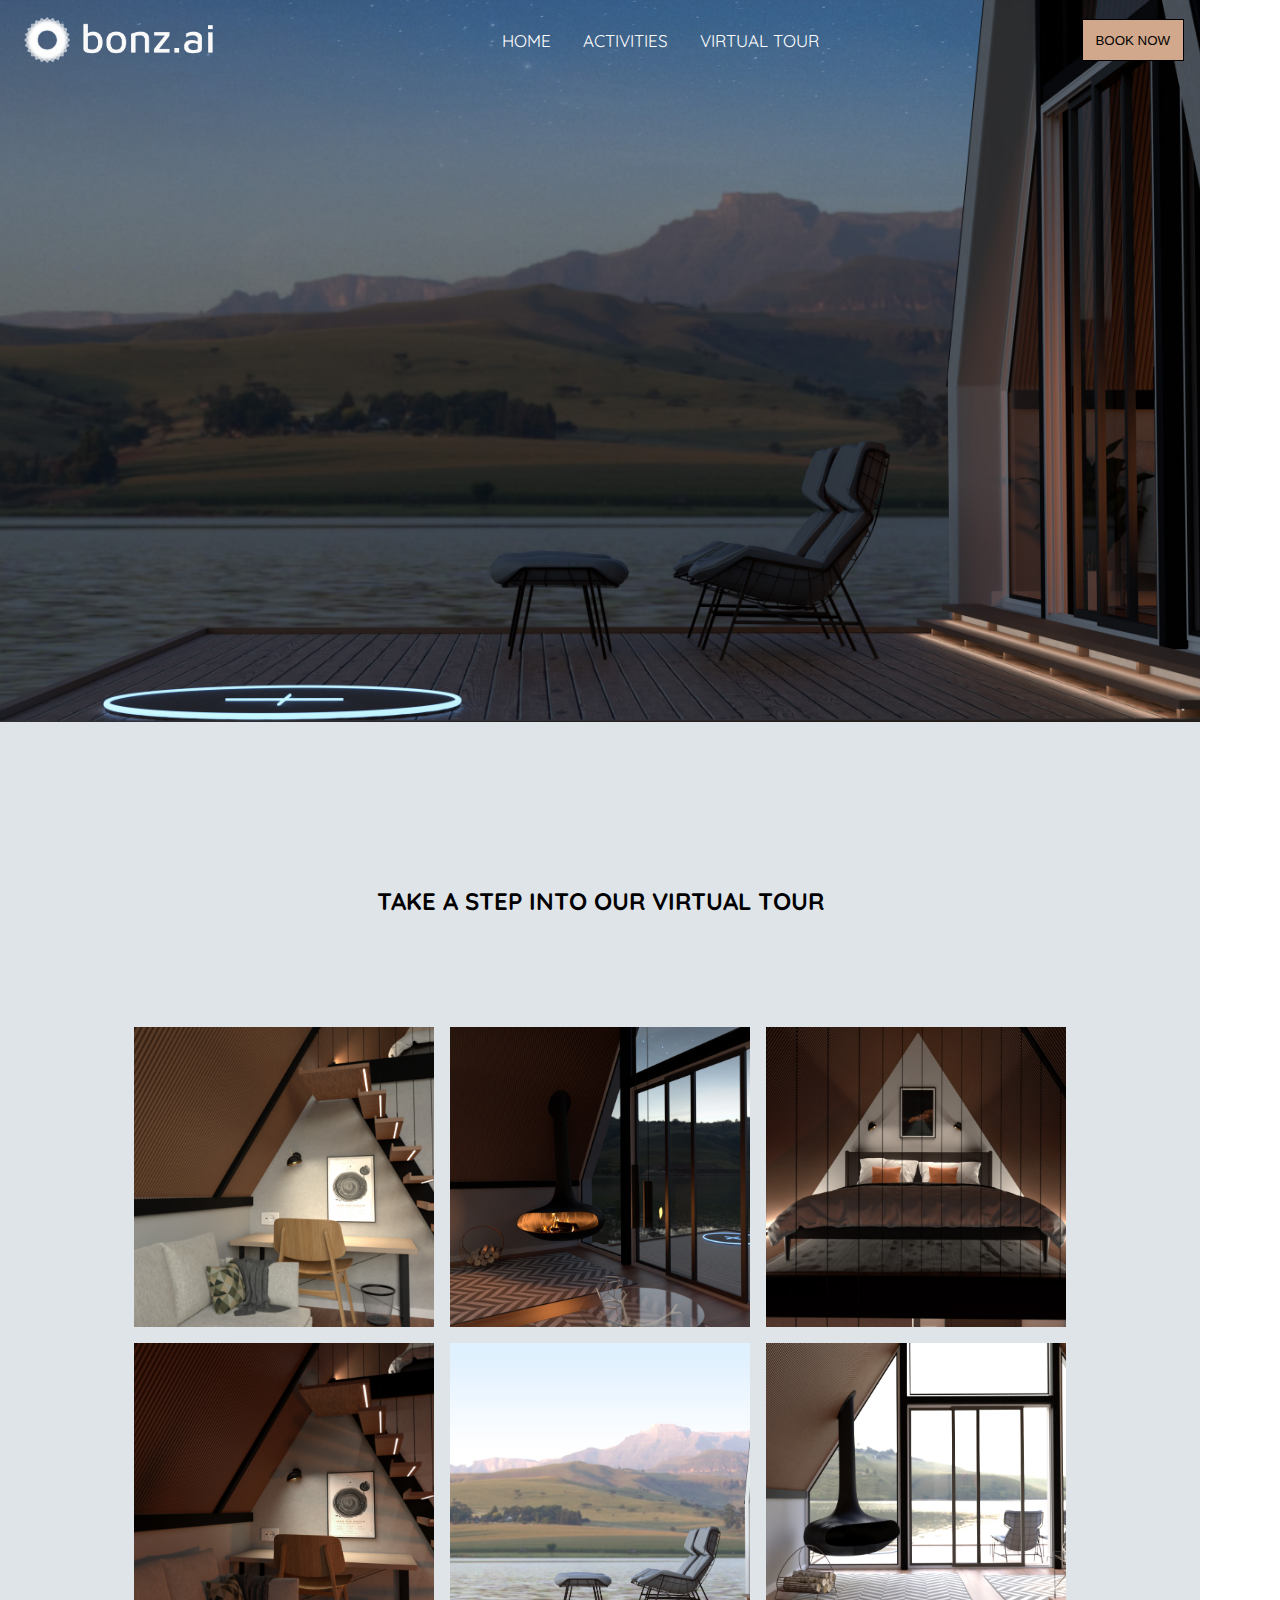
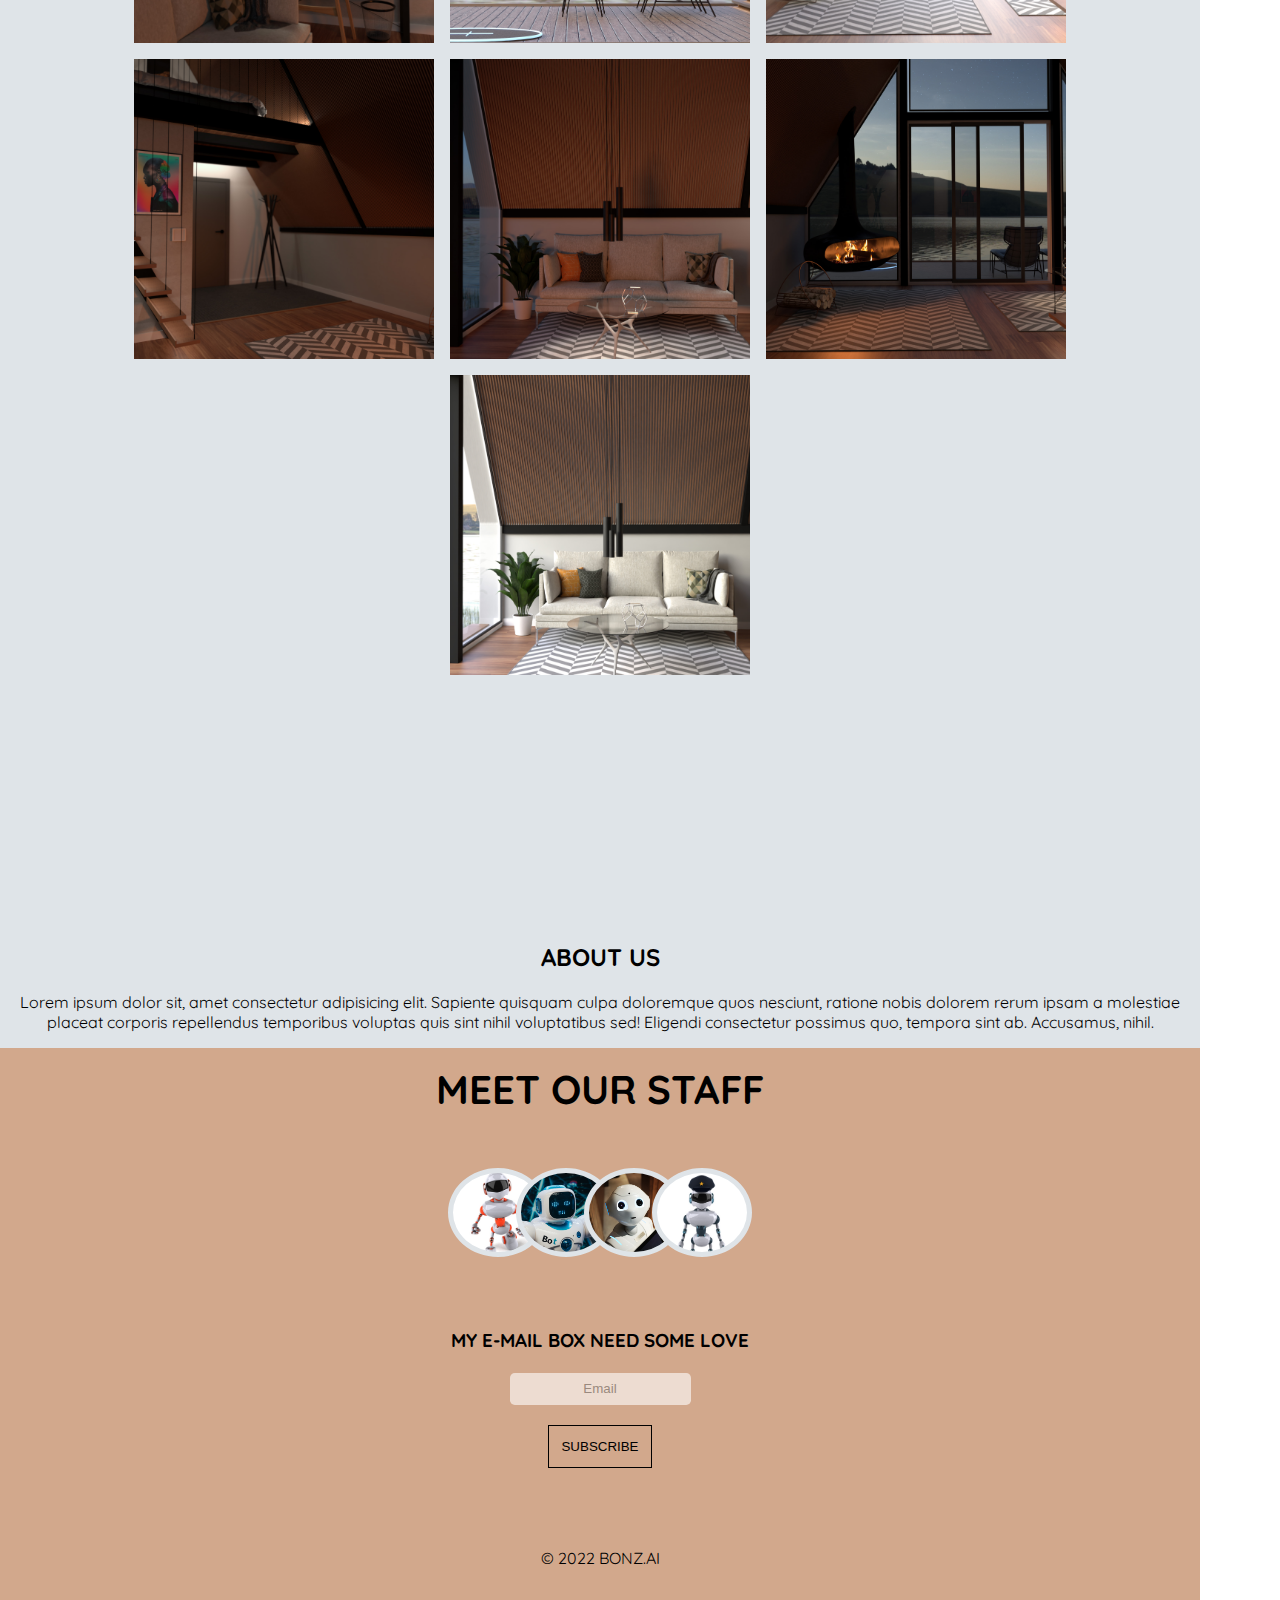
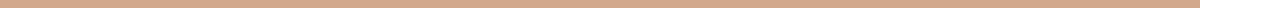
==== virtual.html @ ea88f672 "last change" ====
<!DOCTYPE html>
<html lang="en">
<head>
    <meta charset="UTF-8">
    <meta http-equiv="X-UA-Compatible" content="IE=edge">
    <meta name="viewport" content="width=device-width, initial-scale=1.0">
    <link rel="stylesheet" href="https://cdnjs.cloudflare.com/ajax/libs/font-awesome/4.7.0/css/font-awesome.min.css">
    <link href="https://fonts.googleapis.com/css2?family=Fira+Sans&family=Quicksand:wght@400;500&display=swap" rel="stylesheet">
    <link rel="stylesheet" href="CSS/style.css">
    <title>Virtual tour</title>
</head>
<body>
    <div class="wrapper">
        <header class="header">
            <aside class="header__mobile-items">
                <nav class="header__menu">
                    <a class="header__bar header__bar--active"></a>
                    <nav id="headerLinks" class="header__links">
                    <a href="/index.html">HOME</a>
                    <a href="#">ACTIVITIES</a>
                    <a href="/virtual.html">VIRTUAL TOUR</a> 
                    </nav>
                    <a href="#" class="header__icon" onclick="myFunction()">
                    <i class="fa fa-bars"></i>
                    </a>
                </nav>
            </aside>
            <aside  class="header__desktop-items">
                <figure class="header__desktop-logo"></figure>
                <nav id="headerLinks" class="header__links header__links--desktop">
                    <a href="/index.html">HOME</a>
                    <a href="#">ACTIVITIES</a>
                    <a href="/virtual.html">VIRTUAL TOUR</a> 
                </nav>
                <button class="button button--header"> <a href="book.html"> BOOK NOW </a> </button>
            </aside>
        </header>

        <main class="main-content">
            <div class="main-content__grid">
                <section class="main-content__title">
                    <h2>TAKE A STEP INTO OUR VIRTUAL TOUR</h2>
                </section>
                <section class="main-content__images">
                    <img src="/images/01-day.jpg" alt="a picture of a beautiful room in night" class="images__img">
                    <img src="/images/02-night.jpg" alt="a picture of a beautiful room in night" class="images__img">
                    <img src="/images/04-night.jpg" alt="a picture of a beautiful room in night" class="images__img">
                    <img src="/images/01-night.jpg" alt="a picture of a beautiful room in night" class="images__img">
                    <img src="/images/09-day.jpg" alt="a picture of a beautiful room in night" class="images__img">
                    <img src="/images/08-day.jpg" alt="a picture of a beautiful room in night" class="images__img">
                    <img src="/images/06-night.jpg" alt="a picture of a beautiful room in night" class="images__img">
                    <img src="/images/05-night.jpg" alt="a picture of a beautiful room in night" class="images__img">
                    <img src="/images/08-night.jpg" alt="a picture of a beautiful room in night" class="images__img">
                    <img src="/images/05-day.jpg" alt="a picture of a beautiful room in night" class="images__img">
                </section>
            </div>
            <section class="main-content__about">
                <h2>ABOUT US</h2>
                <p>
                    Lorem ipsum dolor sit, amet consectetur adipisicing elit. Sapiente quisquam culpa doloremque quos nesciunt, 
                    ratione nobis dolorem rerum ipsam a molestiae placeat corporis repellendus temporibus voluptas quis sint nihil voluptatibus sed! 
                    Eligendi consectetur possimus quo, tempora sint ab. Accusamus, nihil.
                </p>
            </section>
        </main>
        <footer class="footer">
            <section class="footer__staff">
                <h2>MEET OUR STAFF</h2>
                <article class="footer__images">
                    <figure class="footer__img footer__img-1"></figure>
                    <figure class="footer__img footer__img-2"></figure>
                    <figure class="footer__img footer__img-3"></figure>
                    <figure class="footer__img footer__img-4"></figure>
                </article>
            </section>
            <section class="footer__subscribe">
                <h3>MY E-MAIL BOX NEED SOME LOVE</h3>
                <input type="email" placeholder="Email">
                <button class="button button--subscribe">SUBSCRIBE</button>
            </section>
            <section class="footer__contact"></section>
            <p>© 2022 BONZ.AI</p>
        </footer>

    </div>
    <script src="menu-bar.js"></script>
</body>
</html>
---- CSS/style.css ----
*{
    box-sizing: border-box;
}

body{
    margin: 0;
    width: 100vw;
    height: 100vh;
    max-width: 1200px;
}

.wrapper{
    font-family: 'Quicksand';
    display: grid;
    grid-template-columns: 100%;
    grid-auto-rows: auto;
    grid-template-areas: 
    "header"
    "main"
    "footer";
}

.header{
    grid-area: header;
    min-height: 25.125rem;
    background-image: url("../images/09-night.jpg");
    background-size: cover;
    background-repeat: no-repeat;
    background-position: 50% bottom;
    background-color: black;
}

.header__desktop-items{
    width: 100%;
    /* background-color: #000; */
    height: 5rem;
    display: none;
    align-items: center;
    justify-content: space-between;
}

.header__desktop-logo{
    background-image: url(../images/bonz.ai-logo-white-landscape.png);
    background-repeat: no-repeat;
    background-position: center center;
    background-size: 80%;
    width: 20%;
    height: 60%;
    margin: 0;
}

.header__menu{
    overflow: hidden;
    background-color: #D2A88C;
    position: relative;
}

.header__links{
    display: none;
}

.header__menu a, .header__links--desktop a{
    color: #fff;
    padding: 14px 16px;
    text-decoration: none;
    font-size: 17px;
    display: block; 
}

.header__icon{
    background: black;
    display: block;
    position: absolute;
    right: 0;
    top: 0;
}

.header__menu a:hover {
    background-color: #ddd;
    color: black;
}

.header__bar{
    height: 3rem;
    background-image: url("../images/bonz.ai-logo-white-landscape.png");
    background-size: 35%;
    background-repeat: no-repeat;
    background-position: left 50%;
}

.header__bar--active{
    background-color: #000;
    color: white;
}

.button a{
    text-decoration: none;
    color: #000;
}

 /*--------------- main-content ---------------*/
 
.main-content{
    grid-area: main;
    height: auto;
    background-color: #DFE4E8;
}

.content{
    height: 100%;
    display: flex;
    flex-direction: column;
    align-items: center;
}

.content__bar{
    display: flex;
    flex-direction: column;
    align-items: center;
    justify-content: space-evenly;
    background-color: #fff;
    width: 10rem;
    height: 22rem;
    margin: 4rem 0;
    border-radius: 1rem;
}

.content__bar a{
    text-decoration: none;
    display: flex;
    flex-direction: column;
    align-items: center;
    justify-content: space-between;
    color: black;
    height: 15%;
}
.content__bar a i{
    font-size: 1.3em;
}

.content__img{
    height: 55rem;
    max-width: 600px;
    display: flex;
    flex-direction: column;
    align-items: center;
}

.content__discover{
    height: 47%;
    width: 84%;
    background-image: url("../images/03-day.jpg");
    background-size: cover;
    background-repeat: no-repeat;
    background-position: center center;
    border-radius: 50%;
    margin: 0;
}
.content h2{
    margin-top: -3rem;
    color: #fff;
    text-align: center;
    font-size: 2.5em;
}

.content p{
    margin: 0;
    padding: 1rem;
}

.button{
    max-width: 10rem;
    max-height: 5rem;
    padding: 0.8rem;
    background-color: transparent;
    border: 0.1px solid ;
}

/*----------- main content booking page -----------*/

.room-list__booking{
    display: flex;
    flex-direction: column;
    justify-content: space-around;
    align-items: center;
    background-color: #fff;
    color: #000;
    border-radius: 5rem;
    height: 17rem;
    margin: -5rem 3rem 0 3rem;
}

.button--booking{
    background-color: #fff;
    color: #000;
}

.room-list__input p{
    margin: 0;
}

.room-list__title{
    text-align: center;
    margin-bottom: 5rem;
    margin-top: 2rem;
}

.room-list__rooms{
    display: flex;
    flex-wrap: wrap;
    justify-content: space-around;
    
}

.room-list__room{
    display: flex;
    flex-direction: column;
    align-items: center;
    max-width: 21rem;
    margin-bottom: 2rem;
}

.room-list__img{
    max-height: 14rem;
    max-width: 20rem;
}

/*----------- main content virtual page -----------*/

.images__img{
    width: 100%;
    height: 100%;
    object-fit: cover;
}

.main-content__title{
    text-align: center;
}

.main-content__about{
    text-align: center;
}

/* --------------footer-------------- */
.footer{
    grid-area: footer;
    height: 35rem;
    background-color: #D2A88C;
    display: flex;
    flex-direction: column;
}

.footer__staff{
    width: 100%;
    height: 50%;
    display: flex;
    flex-direction: column;
    justify-content: center;
    align-items: center;
    padding: 1rem;
}

.footer h2{
    text-align: center;
    font-size: 2.5em ;
    margin: 0;
}

.footer__images{
    height: 200px;
    max-width: 500px;
    margin: 0;
    display: flex;
    justify-content: center;
    align-items: center;
}
.footer__img{
    width: 100px;
    height: 45%;
    margin: 0;
    border-radius: 50%;
    border: 5px solid #DFE4E8;
    background-repeat: no-repeat;
}

.footer__img-1{
    background-image: url("../images/Namnlös\ design\ \(10\).png");
    background-size: cover;
    background-position: 1% 12%;
}

.footer__img-2{
    background-image: url("../images/Namnlös\ design\ \(7\).png");
    margin-left: -2rem;
    background-size: cover;
    background-position: 157% 12%;
}

.footer__img-3{
    background-image: url(../images/Namnlös\ design\ \(8\).png);
    margin-left: -2rem;
    background-size: cover;
    background-position: 157% 12%;
}

.footer__img-4{
    background-image: url(../images/Namnlös\ design\ \(9\).png);
    margin-left: -2rem;
    background-size: cover;
    background-position: 157% 1%;
}

.footer__subscribe{
    display: flex;
    flex-direction: column;
    align-items: center;
    justify-content: space-between;
    height: 25%;
}

.footer__subscribe h3{
    margin: 0;
}

.footer__subscribe input{
    height: 2rem;
    border: none;
    opacity: 60%;
    border-radius: 0.3rem;
    text-align: center;
}

.footer p{
    text-align: center;
    margin-top: 5rem;
}
/* ------------media alla pages------------ */

@media screen and (min-width:600px) {
    .wrapper{
        grid-template-columns: repeat(3, 1fr);
        grid-template-areas: 
        "header header header"
        "main main main"
        "footer footer footer";
    }
    
    .header{
        min-height: 45.125rem;
    }

    .header__mobile-items{
        display: none;
    }

    .header__desktop-items{
        display: flex;
    }

    .header__links--desktop{
        display: flex;
    }

    .button--header{
        margin-right: 1rem;
    }

    .button{
        display: block;
        background-color: #D2A88C;
    }

    .content__bar{
        flex-direction: row;
        width: 75%;
        height: 15%;
        margin-bottom: 7rem;
        margin-top: 5rem;
    }

    .content__bar a{
        flex-direction: row;
        width: 12%;
    }

    .room-list__booking{
        flex-direction: row;
    }

    .main-content__grid{
        display: grid;
        min-height: 1800px;
        gap: 5px;
        grid-template-columns: repeat(auto-fit, minmax(100px, 1fr));
        grid-auto-rows: 300px;
        
    }

    .main-content__images{
        display: flex;
        justify-content: center;
        align-items: flex-start;
        flex-wrap: wrap;
        gap: 1rem;
        grid-column: auto / span 6;
        grid-row: 2 ;
    }

    .images__img{
        max-width: 300px;
        max-height: 300px;
    }
    
    .main-content__title{
        grid-column: auto / span 6;
        margin-top: 9rem;
    }
}
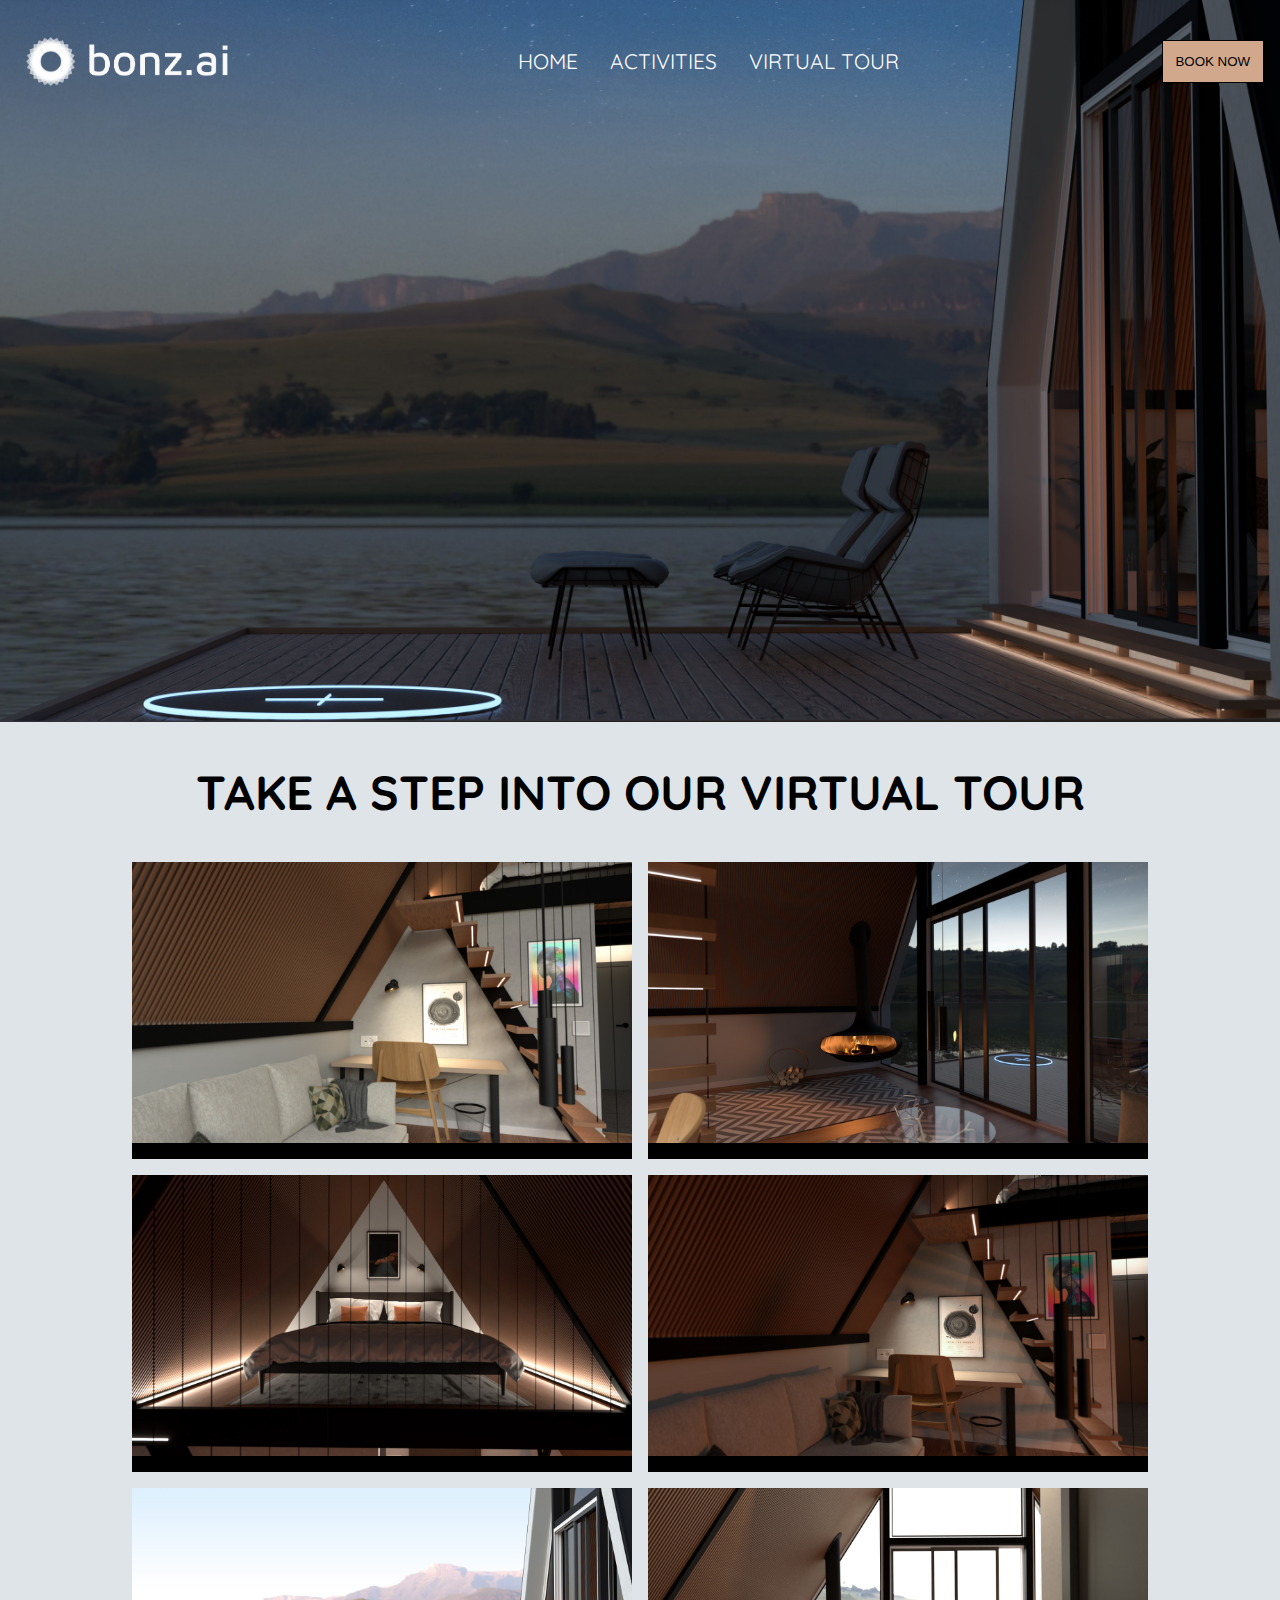
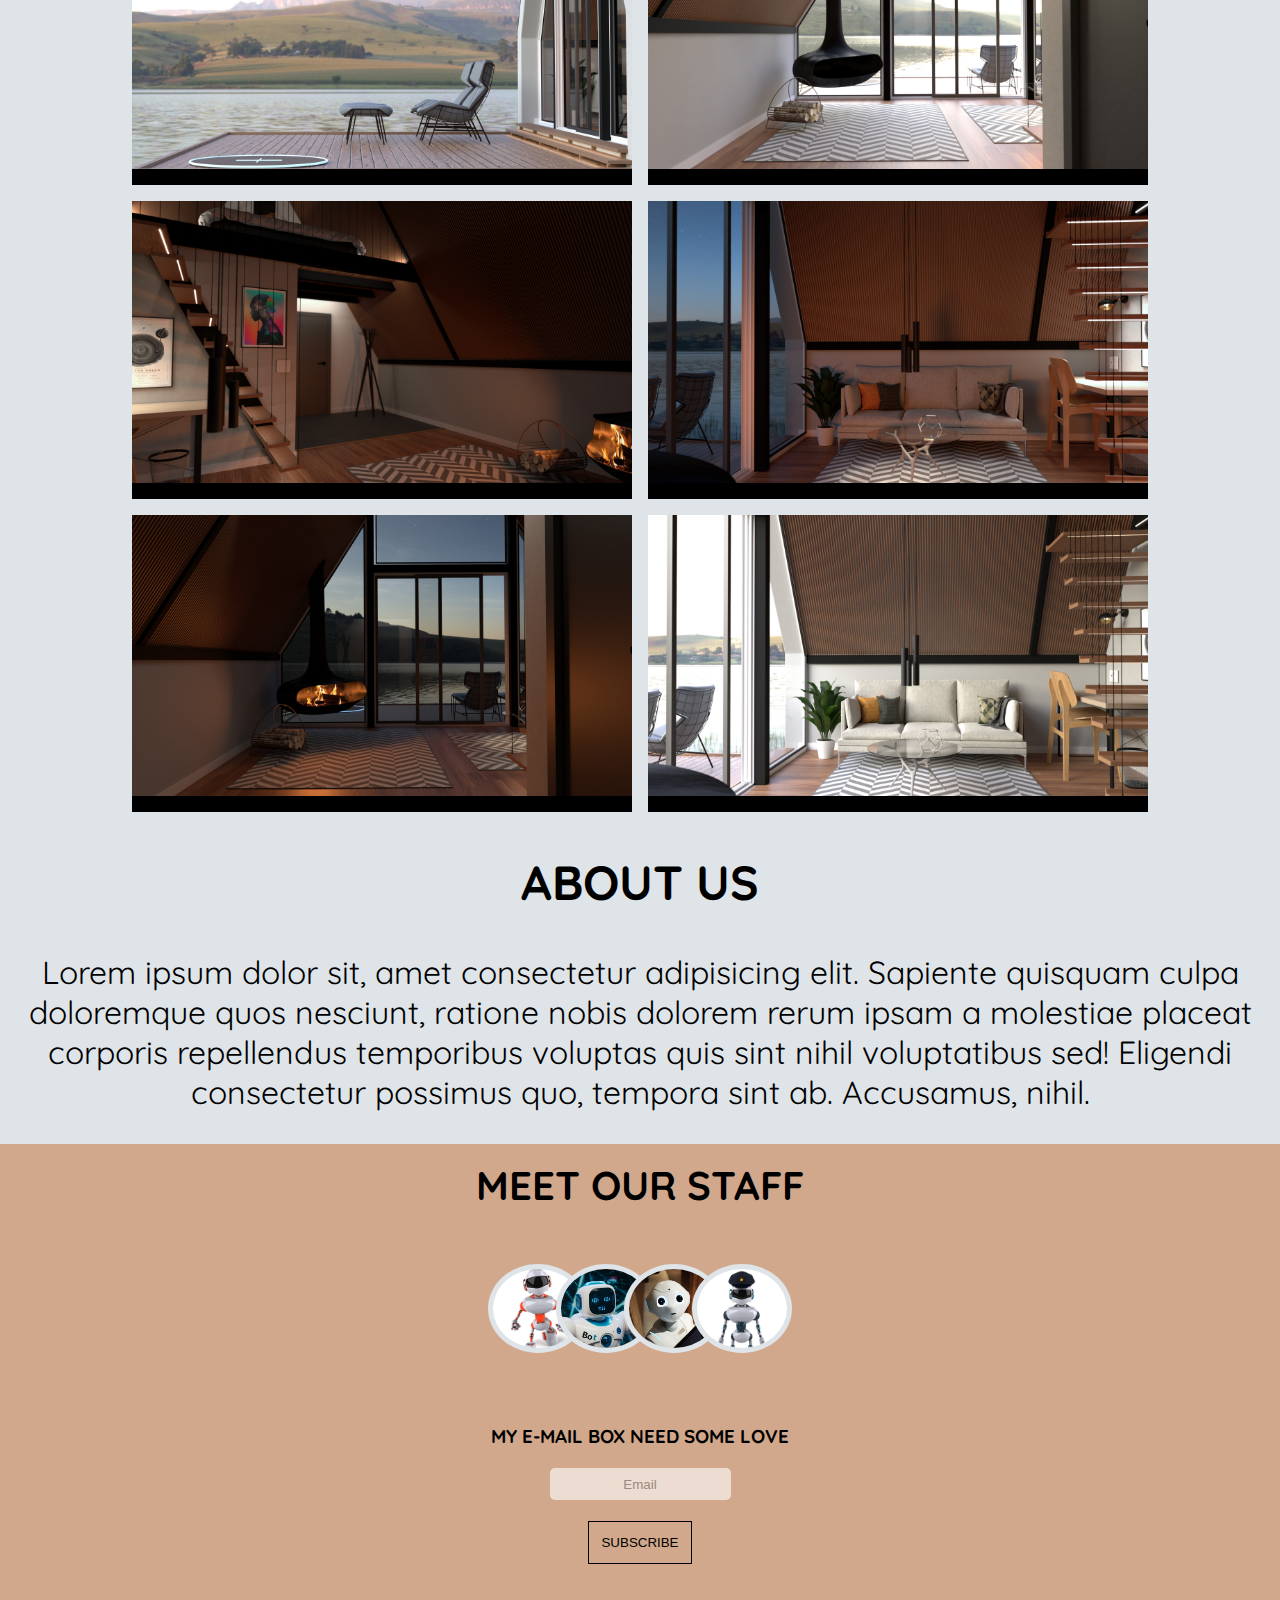
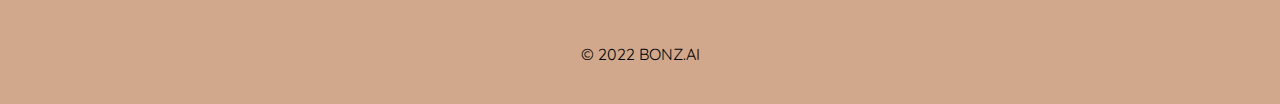
==== commit c160ce86: "Last change" ====
--- a/virtual.html
+++ b/virtual.html
@@ -37,7 +37,7 @@
         </header>
 
         <main class="main-content">
-            <div class="main-content__grid">
+
                 <section class="main-content__title">
                     <h2>TAKE A STEP INTO OUR VIRTUAL TOUR</h2>
                 </section>
@@ -53,7 +53,7 @@
                     <img src="/images/08-night.jpg" alt="a picture of a beautiful room in night" class="images__img">
                     <img src="/images/05-day.jpg" alt="a picture of a beautiful room in night" class="images__img">
                 </section>
-            </div>
+
             <section class="main-content__about">
                 <h2>ABOUT US</h2>
                 <p>
--- a/CSS/style.css
+++ b/CSS/style.css
@@ -3,10 +3,11 @@
 }
 
 body{
-    margin: 0;
+    margin: 0 auto;
     width: 100vw;
     height: 100vh;
-    max-width: 1200px;
+    background-image: url(../images/bonz.ai-logo-black-symbol.png);
+    background-size: cover;
 }
 
 .wrapper{
@@ -20,6 +21,7 @@
     "footer";
 }
 
+ /*--------------- header-all ---------------*/
 .header{
     grid-area: header;
     min-height: 25.125rem;
@@ -32,8 +34,7 @@
 
 .header__desktop-items{
     width: 100%;
-    /* background-color: #000; */
-    height: 5rem;
+    height: 17%;
     display: none;
     align-items: center;
     justify-content: space-between;
@@ -63,7 +64,7 @@
     color: #fff;
     padding: 14px 16px;
     text-decoration: none;
-    font-size: 17px;
+    font-size: 21px;
     display: block; 
 }
 
@@ -102,7 +103,6 @@
  
 .main-content{
     grid-area: main;
-    height: auto;
     background-color: #DFE4E8;
 }
 
@@ -119,10 +119,11 @@
     align-items: center;
     justify-content: space-evenly;
     background-color: #fff;
-    width: 10rem;
+    max-width: 55rem;
+    min-width: 10rem;
     height: 22rem;
     margin: 4rem 0;
-    border-radius: 1rem;
+    border-radius: 0.6rem;
 }
 
 .content__bar a{
@@ -176,24 +177,40 @@
     border: 0.1px solid ;
 }
 
-/*----------- main content booking page -----------*/
+/*----------- main-content booking page -----------*/
 
 .room-list__booking{
     display: flex;
     flex-direction: column;
     justify-content: space-around;
     align-items: center;
+    flex-wrap: wrap;
     background-color: #fff;
     color: #000;
     border-radius: 5rem;
     height: 17rem;
     margin: -5rem 3rem 0 3rem;
+    max-width: 65rem;
+    margin: -5rem auto 0 auto;
 }
 
 .button--booking{
     background-color: #fff;
     color: #000;
-}
+    width: 10rem;
+}
+
+.room-list__input input{
+    width: 15rem;
+    height: 2rem;
+    margin-bottom: 1rem;
+}
+
+.room-list__input select{
+    width: 15rem;
+    height: 2rem;
+    margin-bottom: 1rem;
+} 
 
 .room-list__input p{
     margin: 0;
@@ -201,23 +218,27 @@
 
 .room-list__title{
     text-align: center;
-    margin-bottom: 5rem;
-    margin-top: 2rem;
+    margin-top: 8rem;
+    font-size: 2em;
 }
 
 .room-list__rooms{
     display: flex;
     flex-wrap: wrap;
     justify-content: space-around;
-    
+    padding: 5rem;
 }
 
 .room-list__room{
     display: flex;
     flex-direction: column;
     align-items: center;
+    background-color: #fff;
+    border-radius: 0.7rem;
+    overflow: hidden;
     max-width: 21rem;
     margin-bottom: 2rem;
+    height: 25rem;
 }
 
 .room-list__img{
@@ -225,23 +246,27 @@
     max-width: 20rem;
 }
 
-/*----------- main content virtual page -----------*/
+/*----------- main-content virtual page -----------*/
 
 .images__img{
     width: 100%;
     height: 100%;
     object-fit: cover;
+    border-bottom: 1rem solid #000;
 }
 
 .main-content__title{
     text-align: center;
+    font-size: 2em;
 }
 
 .main-content__about{
     text-align: center;
-}
-
-/* --------------footer-------------- */
+    font-size: 2em;
+}
+
+/* --------------footer-all-------------- */
+
 .footer{
     grid-area: footer;
     height: 35rem;
@@ -334,11 +359,13 @@
     text-align: center;
     margin-top: 5rem;
 }
+
 /* ------------media alla pages------------ */
 
 @media screen and (min-width:600px) {
     .wrapper{
         grid-template-columns: repeat(3, 1fr);
+        grid-template-rows: auto;
         grid-template-areas: 
         "header header header"
         "main main main"
@@ -387,32 +414,17 @@
         flex-direction: row;
     }
 
-    .main-content__grid{
-        display: grid;
-        min-height: 1800px;
-        gap: 5px;
-        grid-template-columns: repeat(auto-fit, minmax(100px, 1fr));
-        grid-auto-rows: 300px;
-        
-    }
-
     .main-content__images{
         display: flex;
         justify-content: center;
         align-items: flex-start;
         flex-wrap: wrap;
         gap: 1rem;
-        grid-column: auto / span 6;
-        grid-row: 2 ;
     }
 
     .images__img{
-        max-width: 300px;
-        max-height: 300px;
+        max-width: 500px;
+        max-height: 500px;
     }
     
-    .main-content__title{
-        grid-column: auto / span 6;
-        margin-top: 9rem;
-    }
 }